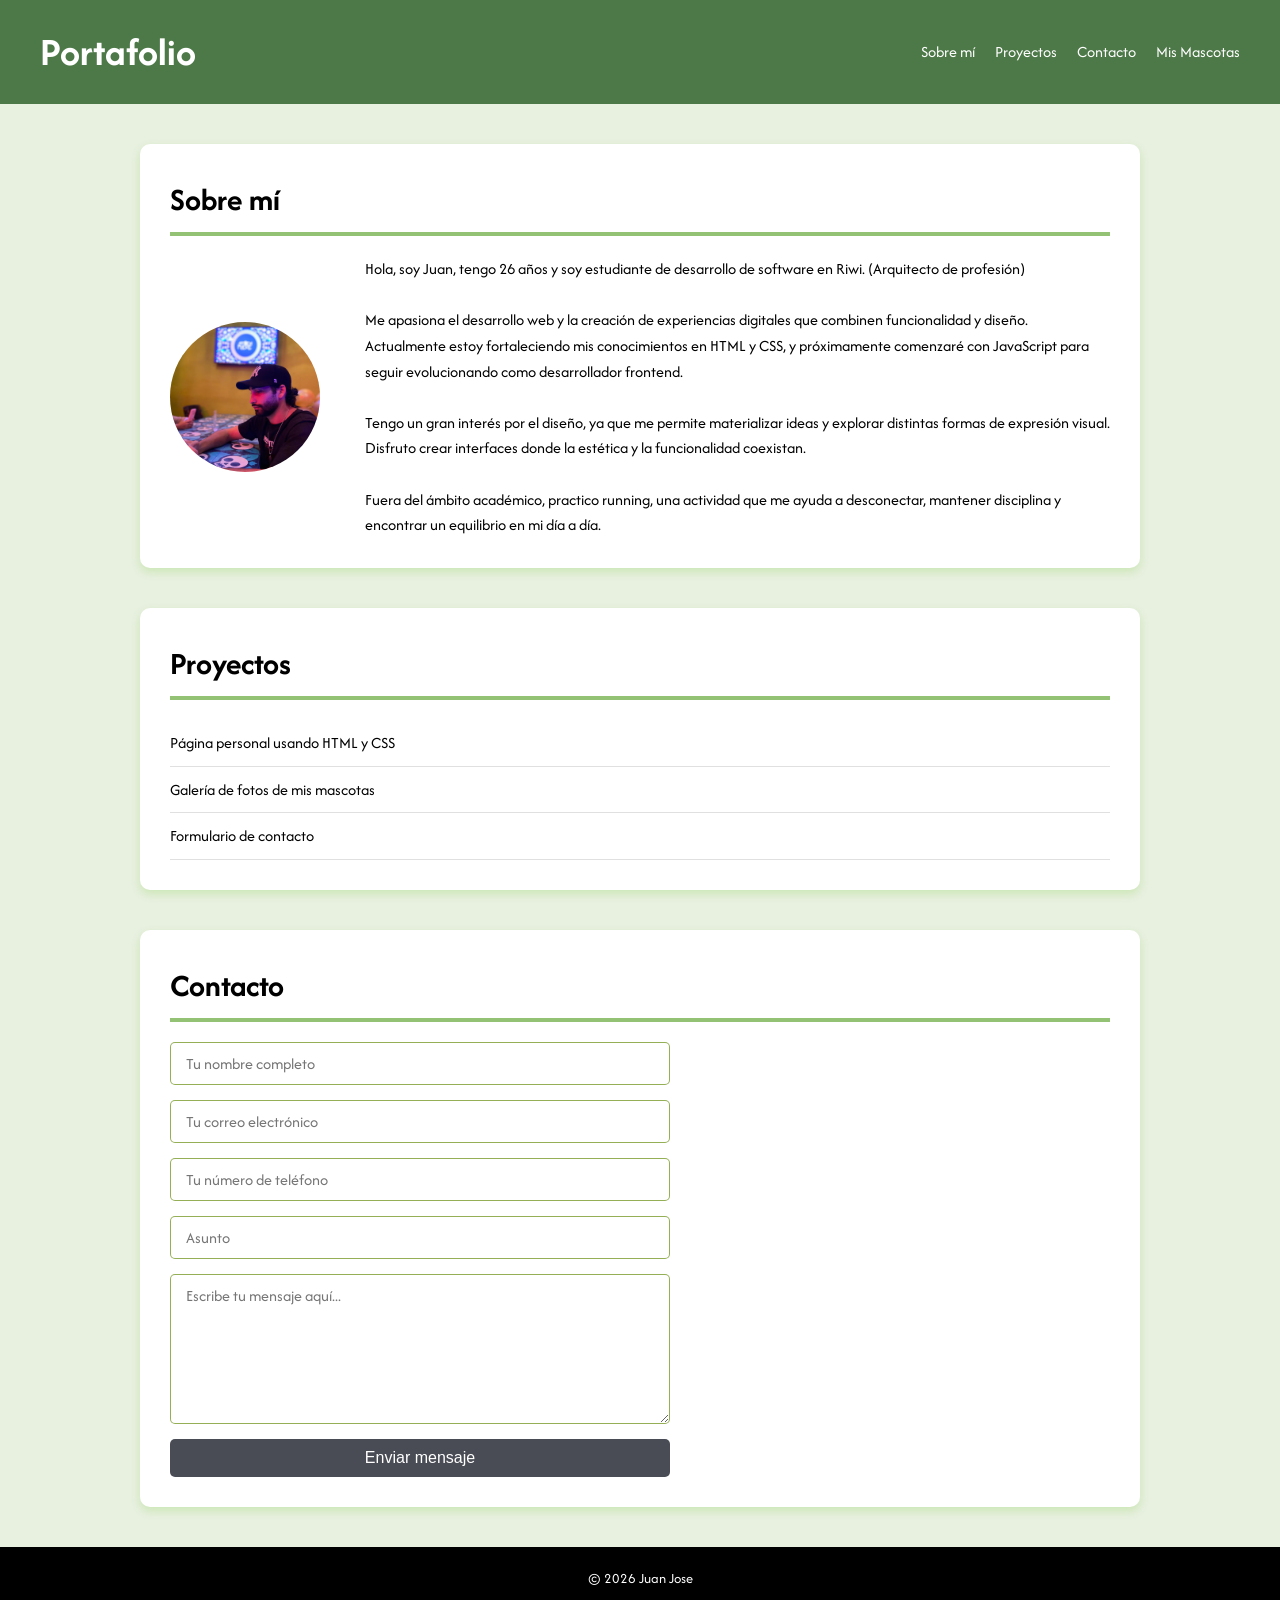
==== index.html @ aa981b99 "M2S1: Portafolio personal con página de mascotas" ====
<!DOCTYPE html>
<html lang="es">
<head>
  <meta charset="UTF-8">
  <meta name="viewport" content="width=device-width, initial-scale=1.0">
  <title>Mi Portafolio | JJBLL99</title>
  <link href="https://fonts.googleapis.com/css2?family=Afacad&display=swap" rel="stylesheet">
  <link rel="stylesheet" href="styles.css">
</head>

<body>

  <!--ENCABEZADO: nombre y menú de navegación-->
  <header class="encabezado">
    <h1 class="nombre-pagina">Portafolio</h1>
    <nav class="menu">
      <a href="#sobre-mi">Sobre mí</a>
      <a href="#proyectos">Proyectos</a>
      <a href="#contacto">Contacto</a>
      <a href="mascotas.html">Mis Mascotas</a>
    </nav>
  </header>

  <!--SECCIÓN: Sobre mí-->
  <section id="sobre-mi" class="seccion">
    <h2 class="titulo-seccion">Sobre mí</h2>

    <div class="sobre-mi-contenido">
      <img src="imagenes/JJ.jpeg" alt="Mi foto" class="foto-perfil">

    <p>Hola, soy Juan, tengo 26 años y soy estudiante de desarrollo de software en Riwi. (Arquitecto de profesión)<br><br>
      Me apasiona el desarrollo web y la creación de experiencias digitales que combinen funcionalidad y diseño. Actualmente estoy fortaleciendo mis conocimientos en HTML y CSS, y próximamente comenzaré con JavaScript para seguir evolucionando como desarrollador frontend.<br><br>
      Tengo un gran interés por el diseño, ya que me permite materializar ideas y explorar distintas formas de expresión visual. Disfruto crear interfaces donde la estética y la funcionalidad coexistan.<br><br>
      Fuera del ámbito académico, practico running, una actividad que me ayuda a desconectar, mantener disciplina y encontrar un equilibrio en mi día a día.</p>
    </div>
  </section>

  <!--SECCIÓN: Proyectos-->
  <section id="proyectos" class="seccion">
    <h2 class="titulo-seccion">Proyectos</h2>
    <ul class="lista-proyectos">
      <li><a href="#sobre-mi">Página personal usando HTML y CSS</a></li>
      <li><a href="mascotas.html">Galería de fotos de mis mascotas</a></li>
      <li><a href="#contacto">Formulario de contacto</a></li>
    </ul>
  </section>

  <!--SECCIÓN: Contacto-->
  <section id="contacto" class="seccion">
  <h2 class="titulo-seccion">Contacto</h2>

  <form class="formulario">
    <input type="text" placeholder="Tu nombre completo" class="campo">
    <input type="email" placeholder="Tu correo electrónico" class="campo">
    <input type="tel" placeholder="Tu número de teléfono" class="campo">
    <input type="text" placeholder="Asunto" class="campo">

    <!--Área de texto para el mensaje-->
    <textarea placeholder="Escribe tu mensaje aquí..." class="campo area-mensaje"></textarea>

    <button type="submit" class="boton">Enviar mensaje</button>

  </form>
</section>

  <!-- PIE DE PÁGINA -->
  <footer class="pie">
    <p>© 2026 Juan Jose</p>
  </footer>

</body>
</html>
---- styles.css ----
/* |||||||||||||||||||||||||||||||||||||||||||||||||||||||
   ESTILOS GENERALES
   Aplica a toda la página: fuente, colores base, márgenes
   ||||||||||||||||||||||||||||||||||||||||||||||||||||||| */

/* Reset básico: elimina márgenes y rellenos por defecto */
* {
  margin: 0;
  padding: 0;
  box-sizing: border-box;
}

body {
  font-family: 'Afacad', sans-serif;       /* Tipografía legible */
  background-color: #70a33f28;         /* Fondo crema suave */
  color: #000000;                    /* Color de texto oscuro */
  line-height: 1.6;                  /* Espaciado entre líneas */
}

/*|||||||||||||||||||||||||||||||||||||||||||
   ENCABEZADO (header)
   Contiene el nombre y el menú de navegación
   ||||||||||||||||||||||||||||||||||||||||||*/

.encabezado {
  background-color: #356630dc;         /* Fondo azul oscuro */
  color: rgb(255, 255, 255);
  padding: 20px 40px;
  display: flex;                     /* Flexbox: coloca elementos en fila */
  justify-content: space-between;   /* Nombre a la izquierda, menú a la derecha */
  align-items: center;               /* Centra verticalmente */
}

.nombre-pagina {
  font-size: 2.5rem;
  font-weight: bold;
}

/*|||||||||||||||||||||||||
   MENÚ DE NAVEGACIÓN (nav)
   ||||||||||||||||||||||||*/

.menu {
  display: flex;                     /* Coloca los enlaces en fila */
  gap: 20px;                         /* Espacio entre enlaces */
}

.menu a {
  color: #ffffff;                    /* Color amarillo dorado */
  text-decoration: none;             /* Quita el subrayado */
  font-size: 1rem;
}

/* Hover: cambia color al pasar el mouse */
.menu a:hover {
  color: rgb(255, 217, 0);
  text-decoration: underline;
}

/* |||||||||||||||||||||||||||||||||||||||||||||||||||||||
   SECCIONES (section)
   Cada bloque de contenido: sobre mí, proyectos, contacto
   ||||||||||||||||||||||||||||||||||||||||||||||||||||||| */

.sobre-mi-contenido {
  display: flex;        /* coloca la imagen y el texto en fila */
  align-items: center;  /* los centra verticalmente */
  gap: 45px;            /* espacio entre la imagen y el texto */
}

.foto-perfil {
  width: 150px;         /* ancho de la imagen */
  height: 150px;        /* alto de la imagen */
  object-fit: cover;    /* recorta sin deformar */
  border-radius: 50%;   /* la hace circular */
  flex-shrink: 0;       /* evita que la imagen se achique */
}

/* ANIMACIÓN: define el movimiento */
@keyframes flotar {
  0%   { transform: translateY(-70px); } /* posición original */
  50%  { transform: translateY(70px); } /* baja 10px */
  100% { transform: translateY(-70px); }  /* vuelve a la original */
}
/* ANIMACIÓN: aplica la animación a la foto| flotar: nombre de la animación definida en @keyframes
  3s: dura 3 segundos por ciclo completo | ease-in-out: el movimiento arranca suave, acelera y frena suave
  infinite: se repite para siempre */
.foto-perfil {
  animation: flotar 8s ease-in-out infinite;
}

.seccion {
  max-width: 1000px;                  /* Ancho máximo del contenido */
  margin: 40px auto;                 /* Centrado horizontal con margen arriba/abajo */
  padding: 30px;
  background-color: rgb(255, 255, 255);
  border-radius: 10px;                /* Bordes redondeados */
  box-shadow: 0 4px 10px #58c51033; /* Sombra suave */
}

.titulo-seccion {
  font-size: 2rem;
  color: #000000;
  margin-bottom: 20px;
  border-bottom: 4px solid #509b1e9c; /* Línea decorativa */
  padding-bottom: 7px;
}

/* |||||||||||||||||||||||
   LISTA DE PROYECTOS (ul)
   ||||||||||||||||||||||| */

.lista-proyectos {
  list-style: none;                  /* Quita los puntos de la lista */
  padding: 0;
}

.lista-proyectos li {
  padding: 10px 0;
  border-bottom: 1px solid #e0e0e0; /* Línea separadora entre proyectos */
}

.lista-proyectos a {
  color: #000000;
  text-decoration: none;
  font-size: 1rem;
}

.lista-proyectos a:hover {
  color:  rgb(255, 217, 0);        /* Color amarillo al hacer hover */
  text-decoration: underline;            
}

/*|||||||||||||||||||||||
   FORMULARIO DE CONTACTO
   |||||||||||||||||||||| */

.formulario {
  display: flex;                     /* Flexbox: organiza los campos */
  flex-direction: column;            /* En columna (uno debajo del otro) */
  gap: 15px;                         /* Espacio entre campos */
  max-width: 500px;
}

.campo {
  padding: 10px 15px;
  border: 1px solid #85a33ddc;
  border-radius: 5px;
  font-size: 1rem;
  font-family: inherit;              /* Usa la misma fuente del body */
}

.campo:focus {
  outline: none;
  border-color: #000000;            /* Borde oscuro al hacer clic */
}

.area-mensaje {
  height: 150px;        /* altura del cuadro de texto */
  resize: vertical;     /* permite que el usuario lo agrande arrastrando */
}

/* |||||||||||||||||||||||||||||||||||||||||||||||||||||||
   BOTÓN: Usado en el formulario y como enlace en mascotas
   ||||||||||||||||||||||||||||||||||||||||||||||||||||||| */

.boton {
  display: inline-block;
  background-color: #2d2f3bdc;
  color: rgb(255, 255, 255);
  padding: 10px 25px;
  border: none;
  border-radius: 5px;
  font-size: 1rem;
  cursor: pointer;
  text-decoration: none;            /* Para cuando se usa como enlace <a> */
}

.boton:hover {
  background-color: #356630dc;        /* Verde al hacer hover */
}

/* |||||||||||||||||||||||||||||||||||||||||||
   GALERÍA DE MASCOTAS (mascotas.html)
   Muestra las tarjetas en fila usando Flexbox
  |||||||||||||||||||||||||||||||||||||||||||| */

.galeria {
  display: flex;                     /* Coloca las tarjetas en fila */
  flex-wrap: wrap;                   /* Si no caben, bajan a la siguiente fila */
  gap: 25px;                         /* Espacio entre tarjetas */
  justify-content: center;          /* Centra las tarjetas */
}

/* ||||||||||||||||||||||||||||
   TARJETA DE MASCOTA (article)
   |||||||||||||||||||||||||||| */

.tarjeta {
  background-color: rgb(255, 255, 246);
  border-radius: 10px;
  box-shadow: 0 2px 8px #58c5103f;
  width: 260px;                      /* Ancho fijo de cada tarjeta */
  overflow: hidden;                  /* La imagen no se sale de la tarjeta */
  padding-bottom: 20px;
}

.imagen-mascota {
  width: 100%;                       /* La imagen ocupa todo el ancho de la tarjeta */
  height: 200px;
  object-fit: cover;                 /* Recorta la imagen sin deformarla */
  border-radius: 8px 8px 0 0;        /* Bordes redondeados solo arriba */
  box-shadow: 0 4px 10px #0000004f; /* Sombra en la imagen */
}

/* Hover: sombra más grande al pasar el mouse por la imagen */
.imagen-mascota:hover {
  box-shadow: 0 8px 20px #3e970a46;
}

.nombre-mascota {
  font-size: 1.2rem;
  color: #000000;
  margin: 15px 15px 8px;
}

.tarjeta p {
  font-size: 0.9rem;
  color: #000000;
  padding: 0 15px;
}

/*|||||||||||||||||||||||||||||||||
   CONTENEDOR DEL ENLACE DE REGRESO
   |||||||||||||||||||||||||||||||| */

.contenedor-enlace {
  text-align: center;
  margin: 20px 0 40px;
}

/* ||||||||||||||||||||||
   PIE DE PÁGINA (footer)
   |||||||||||||||||||||| */

.pie {
  background-color: #000000;
  color: #ffffff;
  text-align: center;
  padding: 20px;
  font-size: 0.9rem;
}
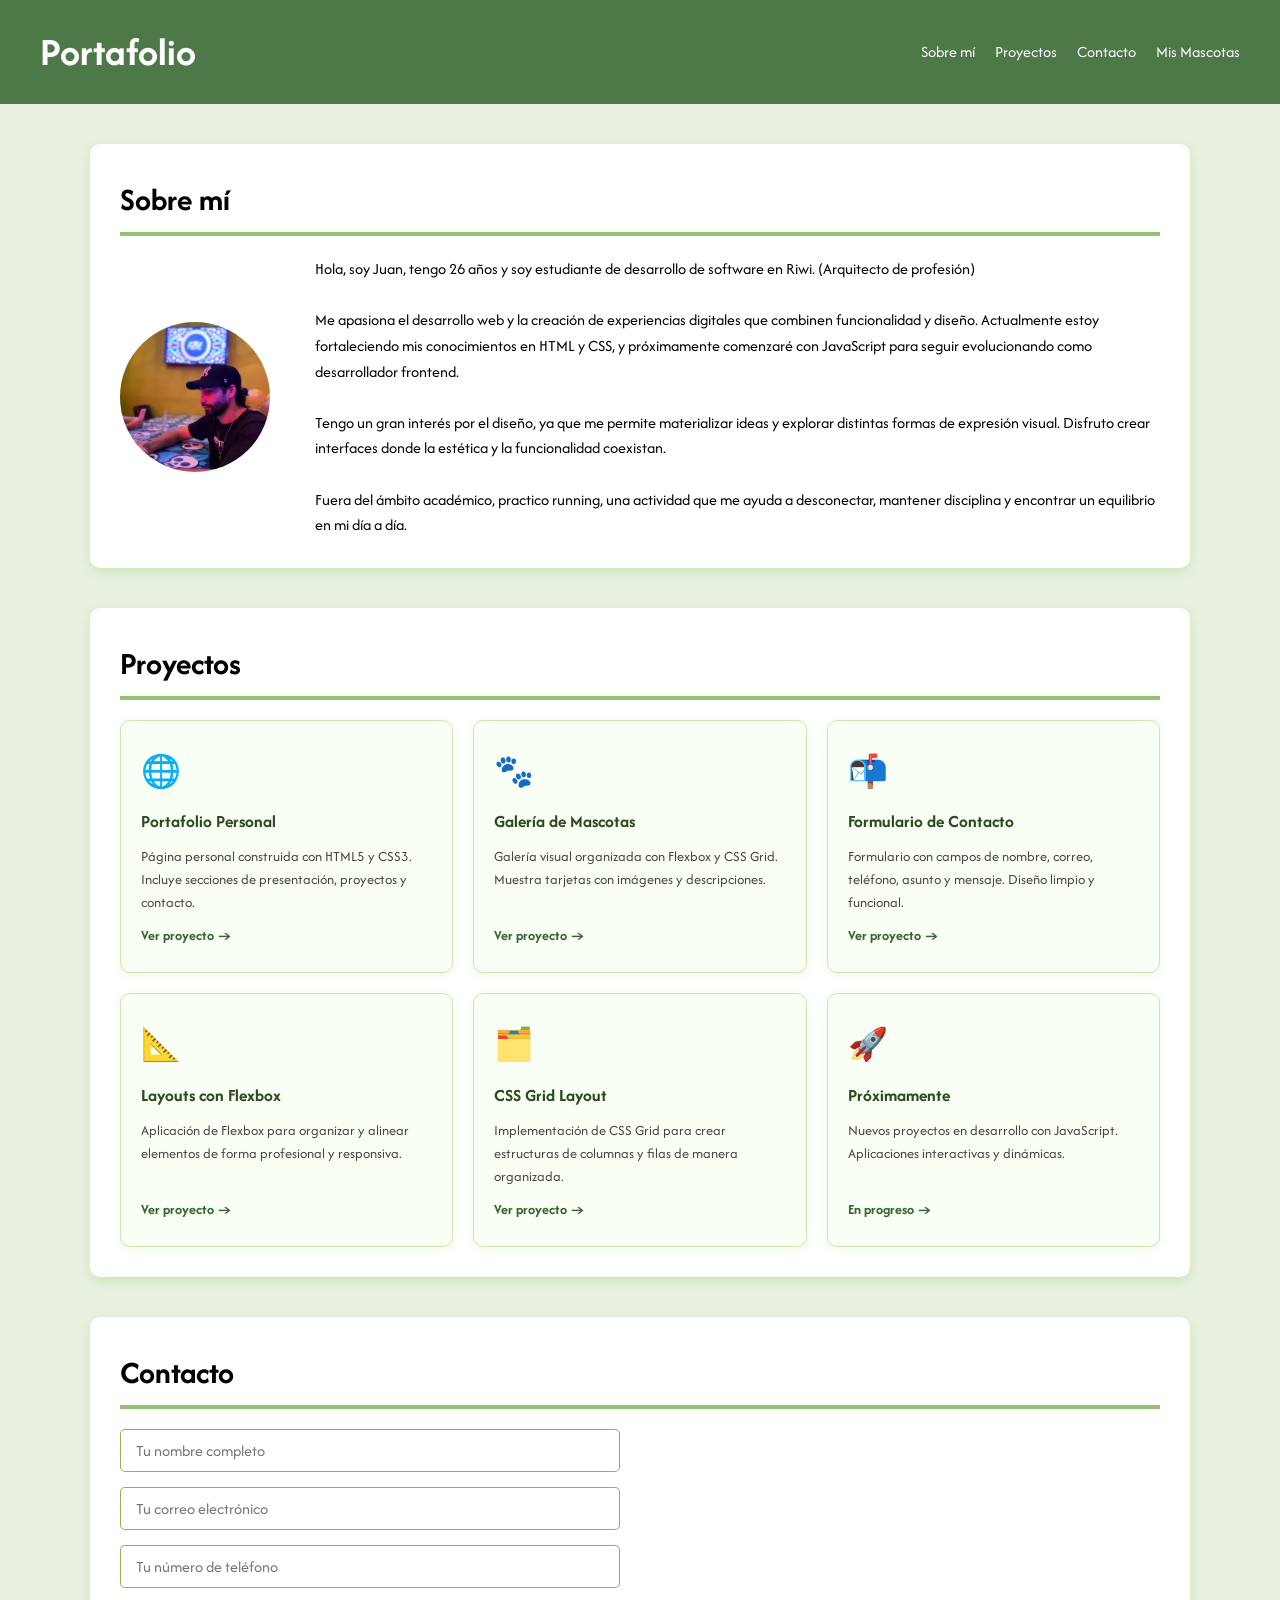
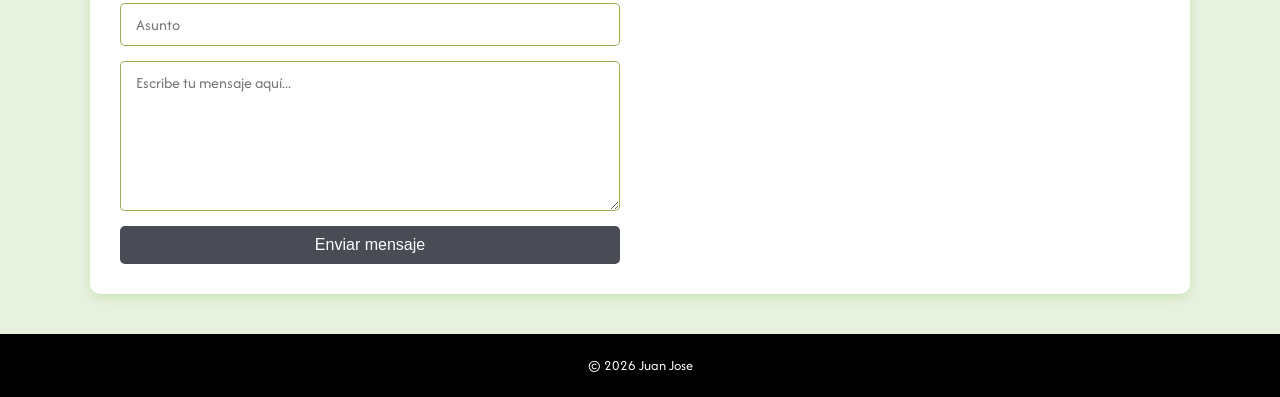
==== commit a3a7088b: "M2S2: CSS Flexbox y CSS Grid Layout - Galería de mascotas y Sección de proyectos" ====
--- a/index.html
+++ b/index.html
@@ -10,7 +10,10 @@
 
 <body>
 
-  <!--ENCABEZADO: nombre y menú de navegación-->
+  <!-- =============================================
+    ENCABEZADO: nombre y menú de navegación
+    Usa Flexbox para distribuir elementos
+  ============================================= -->
   <header class="encabezado">
     <h1 class="nombre-pagina">Portafolio</h1>
     <nav class="menu">
@@ -21,47 +24,103 @@
     </nav>
   </header>
 
-  <!--SECCIÓN: Sobre mí-->
+  <!-- =============================================
+    SECCIÓN: Sobre mí
+    Flexbox: imagen a la izquierda, texto a la derecha
+  ============================================= -->
   <section id="sobre-mi" class="seccion">
     <h2 class="titulo-seccion">Sobre mí</h2>
 
     <div class="sobre-mi-contenido">
+      <!-- Reemplaza con tu foto: src="imagenes/TU-FOTO.jpeg" -->
       <img src="imagenes/JJ.jpeg" alt="Mi foto" class="foto-perfil">
 
-    <p>Hola, soy Juan, tengo 26 años y soy estudiante de desarrollo de software en Riwi. (Arquitecto de profesión)<br><br>
-      Me apasiona el desarrollo web y la creación de experiencias digitales que combinen funcionalidad y diseño. Actualmente estoy fortaleciendo mis conocimientos en HTML y CSS, y próximamente comenzaré con JavaScript para seguir evolucionando como desarrollador frontend.<br><br>
-      Tengo un gran interés por el diseño, ya que me permite materializar ideas y explorar distintas formas de expresión visual. Disfruto crear interfaces donde la estética y la funcionalidad coexistan.<br><br>
-      Fuera del ámbito académico, practico running, una actividad que me ayuda a desconectar, mantener disciplina y encontrar un equilibrio en mi día a día.</p>
+      <p>Hola, soy Juan, tengo 26 años y soy estudiante de desarrollo de software en Riwi. (Arquitecto de profesión)<br><br>
+        Me apasiona el desarrollo web y la creación de experiencias digitales que combinen funcionalidad y diseño. Actualmente estoy fortaleciendo mis conocimientos en HTML y CSS, y próximamente comenzaré con JavaScript para seguir evolucionando como desarrollador frontend.<br><br>
+        Tengo un gran interés por el diseño, ya que me permite materializar ideas y explorar distintas formas de expresión visual. Disfruto crear interfaces donde la estética y la funcionalidad coexistan.<br><br>
+        Fuera del ámbito académico, practico running, una actividad que me ayuda a desconectar, mantener disciplina y encontrar un equilibrio en mi día a día.</p>
     </div>
   </section>
 
-  <!--SECCIÓN: Proyectos-->
+  <!-- =============================================
+    SECCIÓN: Proyectos
+    CSS Grid: tarjetas organizadas en columnas
+  ============================================= -->
   <section id="proyectos" class="seccion">
     <h2 class="titulo-seccion">Proyectos</h2>
-    <ul class="lista-proyectos">
-      <li><a href="#sobre-mi">Página personal usando HTML y CSS</a></li>
-      <li><a href="mascotas.html">Galería de fotos de mis mascotas</a></li>
-      <li><a href="#contacto">Formulario de contacto</a></li>
-    </ul>
+
+    <!-- Grid: organiza las tarjetas en columnas automáticamente -->
+    <div class="grid-proyectos">
+
+      <!-- TARJETA 1 -->
+      <div class="tarjeta-proyecto">
+        <div class="tarjeta-icono">🌐</div>
+        <h3 class="tarjeta-titulo">Portafolio Personal</h3>
+        <p class="tarjeta-descripcion">Página personal construida con HTML5 y CSS3. Incluye secciones de presentación, proyectos y contacto.</p>
+        <a href="#sobre-mi" class="tarjeta-enlace">Ver proyecto →</a>
+      </div>
+
+      <!-- TARJETA 2 -->
+      <div class="tarjeta-proyecto">
+        <div class="tarjeta-icono">🐾</div>
+        <h3 class="tarjeta-titulo">Galería de Mascotas</h3>
+        <p class="tarjeta-descripcion">Galería visual organizada con Flexbox y CSS Grid. Muestra tarjetas con imágenes y descripciones.</p>
+        <a href="mascotas.html" class="tarjeta-enlace">Ver proyecto →</a>
+      </div>
+
+      <!-- TARJETA 3 -->
+      <div class="tarjeta-proyecto">
+        <div class="tarjeta-icono">📬</div>
+        <h3 class="tarjeta-titulo">Formulario de Contacto</h3>
+        <p class="tarjeta-descripcion">Formulario con campos de nombre, correo, teléfono, asunto y mensaje. Diseño limpio y funcional.</p>
+        <a href="#contacto" class="tarjeta-enlace">Ver proyecto →</a>
+      </div>
+
+      <!-- TARJETA 4 -->
+      <div class="tarjeta-proyecto">
+        <div class="tarjeta-icono">📐</div>
+        <h3 class="tarjeta-titulo">Layouts con Flexbox</h3>
+        <p class="tarjeta-descripcion">Aplicación de Flexbox para organizar y alinear elementos de forma profesional y responsiva.</p>
+        <a href="#" class="tarjeta-enlace">Ver proyecto →</a>
+      </div>
+
+      <!-- TARJETA 5 -->
+      <div class="tarjeta-proyecto">
+        <div class="tarjeta-icono">🗂️</div>
+        <h3 class="tarjeta-titulo">CSS Grid Layout</h3>
+        <p class="tarjeta-descripcion">Implementación de CSS Grid para crear estructuras de columnas y filas de manera organizada.</p>
+        <a href="#" class="tarjeta-enlace">Ver proyecto →</a>
+      </div>
+
+      <!-- TARJETA 6 -->
+      <div class="tarjeta-proyecto">
+        <div class="tarjeta-icono">🚀</div>
+        <h3 class="tarjeta-titulo">Próximamente</h3>
+        <p class="tarjeta-descripcion">Nuevos proyectos en desarrollo con JavaScript. Aplicaciones interactivas y dinámicas.</p>
+        <a href="#" class="tarjeta-enlace">En progreso →</a>
+      </div>
+
+    </div>
   </section>
 
-  <!--SECCIÓN: Contacto-->
+  <!-- =============================================
+    SECCIÓN: Contacto
+  ============================================= -->
   <section id="contacto" class="seccion">
-  <h2 class="titulo-seccion">Contacto</h2>
+    <h2 class="titulo-seccion">Contacto</h2>
 
-  <form class="formulario">
-    <input type="text" placeholder="Tu nombre completo" class="campo">
-    <input type="email" placeholder="Tu correo electrónico" class="campo">
-    <input type="tel" placeholder="Tu número de teléfono" class="campo">
-    <input type="text" placeholder="Asunto" class="campo">
+    <form class="formulario">
+      <input type="text" placeholder="Tu nombre completo" class="campo">
+      <input type="email" placeholder="Tu correo electrónico" class="campo">
+      <input type="tel" placeholder="Tu número de teléfono" class="campo">
+      <input type="text" placeholder="Asunto" class="campo">
 
-    <!--Área de texto para el mensaje-->
-    <textarea placeholder="Escribe tu mensaje aquí..." class="campo area-mensaje"></textarea>
+      <!-- Área de texto para el mensaje -->
+      <textarea placeholder="Escribe tu mensaje aquí..." class="campo area-mensaje"></textarea>
 
-    <button type="submit" class="boton">Enviar mensaje</button>
-
-  </form>
-</section>
+      <button type="submit" class="boton">Enviar mensaje</button>
+    </form>
+  </section>
 
   <!-- PIE DE PÁGINA -->
   <footer class="pie">
--- a/styles.css
+++ b/styles.css
@@ -11,24 +11,28 @@
 }
 
 body {
-  font-family: 'Afacad', sans-serif;       /* Tipografía legible */
-  background-color: #70a33f28;         /* Fondo crema suave */
-  color: #000000;                    /* Color de texto oscuro */
-  line-height: 1.6;                  /* Espaciado entre líneas */
-}
-
-/*|||||||||||||||||||||||||||||||||||||||||||
+  font-family: 'Afacad', sans-serif;
+  background-color: #70a33f28;
+  color: #000000;
+  line-height: 1.6;
+}
+
+/* |||||||||||||||||||||||||||||||||||||||||||||||||||||||
    ENCABEZADO (header)
-   Contiene el nombre y el menú de navegación
-   ||||||||||||||||||||||||||||||||||||||||||*/
+   FLEXBOX: distribuye nombre y menú en la misma fila
+   justify-content: space-between → uno a cada extremo
+   align-items: center → centra verticalmente
+   ||||||||||||||||||||||||||||||||||||||||||||||||||||||| */
 
 .encabezado {
-  background-color: #356630dc;         /* Fondo azul oscuro */
+  background-color: #356630dc;
   color: rgb(255, 255, 255);
   padding: 20px 40px;
-  display: flex;                     /* Flexbox: coloca elementos en fila */
-  justify-content: space-between;   /* Nombre a la izquierda, menú a la derecha */
-  align-items: center;               /* Centra verticalmente */
+
+  display: flex;                   /* Activa Flexbox */
+  justify-content: space-between;  /* Distribuye los elementos horizontalmente:
+                                     Nombre izquierda, menú derecha */
+  align-items: center;             /* Centra verticalmente */
 }
 
 .nombre-pagina {
@@ -36,22 +40,22 @@
   font-weight: bold;
 }
 
-/*|||||||||||||||||||||||||
+/* |||||||||||||||||||||||||
    MENÚ DE NAVEGACIÓN (nav)
-   ||||||||||||||||||||||||*/
+   FLEXBOX: enlaces en fila con espacio entre ellos
+   ||||||||||||||||||||||||| */
 
 .menu {
-  display: flex;                     /* Coloca los enlaces en fila */
-  gap: 20px;                         /* Espacio entre enlaces */
+  display: flex;   /* Coloca los enlaces en fila */
+  gap: 20px;       /* Espacio uniforme entre enlaces */
 }
 
 .menu a {
-  color: #ffffff;                    /* Color amarillo dorado */
-  text-decoration: none;             /* Quita el subrayado */
+  color: #ffffff;
+  text-decoration: none;
   font-size: 1rem;
 }
 
-/* Hover: cambia color al pasar el mouse */
 .menu a:hover {
   color: rgb(255, 217, 0);
   text-decoration: underline;
@@ -62,83 +66,122 @@
    Cada bloque de contenido: sobre mí, proyectos, contacto
    ||||||||||||||||||||||||||||||||||||||||||||||||||||||| */
 
-.sobre-mi-contenido {
-  display: flex;        /* coloca la imagen y el texto en fila */
-  align-items: center;  /* los centra verticalmente */
-  gap: 45px;            /* espacio entre la imagen y el texto */
-}
-
-.foto-perfil {
-  width: 150px;         /* ancho de la imagen */
-  height: 150px;        /* alto de la imagen */
-  object-fit: cover;    /* recorta sin deformar */
-  border-radius: 50%;   /* la hace circular */
-  flex-shrink: 0;       /* evita que la imagen se achique */
-}
-
-/* ANIMACIÓN: define el movimiento */
-@keyframes flotar {
-  0%   { transform: translateY(-70px); } /* posición original */
-  50%  { transform: translateY(70px); } /* baja 10px */
-  100% { transform: translateY(-70px); }  /* vuelve a la original */
-}
-/* ANIMACIÓN: aplica la animación a la foto| flotar: nombre de la animación definida en @keyframes
-  3s: dura 3 segundos por ciclo completo | ease-in-out: el movimiento arranca suave, acelera y frena suave
-  infinite: se repite para siempre */
-.foto-perfil {
-  animation: flotar 8s ease-in-out infinite;
-}
-
 .seccion {
-  max-width: 1000px;                  /* Ancho máximo del contenido */
-  margin: 40px auto;                 /* Centrado horizontal con margen arriba/abajo */
+  max-width: 1100px;
+  margin: 40px auto;
   padding: 30px;
   background-color: rgb(255, 255, 255);
-  border-radius: 10px;                /* Bordes redondeados */
-  box-shadow: 0 4px 10px #58c51033; /* Sombra suave */
+  border-radius: 10px;
+  box-shadow: 0 4px 10px #58c51033;
 }
 
 .titulo-seccion {
   font-size: 2rem;
   color: #000000;
   margin-bottom: 20px;
-  border-bottom: 4px solid #509b1e9c; /* Línea decorativa */
+  border-bottom: 4px solid #509b1e9c;
   padding-bottom: 7px;
 }
 
-/* |||||||||||||||||||||||
-   LISTA DE PROYECTOS (ul)
-   ||||||||||||||||||||||| */
-
-.lista-proyectos {
-  list-style: none;                  /* Quita los puntos de la lista */
-  padding: 0;
-}
-
-.lista-proyectos li {
-  padding: 10px 0;
-  border-bottom: 1px solid #e0e0e0; /* Línea separadora entre proyectos */
-}
-
-.lista-proyectos a {
-  color: #000000;
+/* |||||||||||||||||||||||||||||||||||||||||||||||||||||||
+   SECCIÓN SOBRE MÍ
+   FLEXBOX: imagen a la izquierda, texto a la derecha
+   ||||||||||||||||||||||||||||||||||||||||||||||||||||||| */
+
+.sobre-mi-contenido {
+  display: flex;        /* Coloca imagen y texto en fila */
+  align-items: center;  /* Centra verticalmente */
+  gap: 45px;            /* Espacio entre imagen y texto */
+}
+
+.foto-perfil {
+  width: 150px;
+  height: 150px;
+  object-fit: cover;
+  border-radius: 50%;   /* Imagen circular */
+  flex-shrink: 0;       /* Evita que la imagen se achique */
+}
+
+/* ANIMACIÓN: la foto flota suavemente */
+@keyframes flotar {
+  0%   { transform: translateY(-65px); }
+  50%  { transform: translateY(65px); }
+  100% { transform: translateY(-65px); }
+}
+
+/* animation: flotar → nombre | 8s → duración | ease-in-out → suave | infinite → sin fin */
+.foto-perfil {
+  animation: flotar 8s ease-in-out infinite;
+}
+
+/* |||||||||||||||||||||||||||||||||||||||||||||||||||||||
+   SECCIÓN PROYECTOS
+   CSS GRID: organiza las tarjetas en columnas automáticas
+   grid-template-columns: repeat(3, 1fr) → 3 columnas iguales
+   gap → espacio entre tarjetas
+   ||||||||||||||||||||||||||||||||||||||||||||||||||||||| */
+
+.grid-proyectos {
+  display: grid;                          /* Activa CSS Grid */
+  grid-template-columns: repeat(3, 1fr);  /* 3 columnas de igual tamaño */
+  gap: 20px;                              /* Espacio entre tarjetas */
+}
+
+/* TARJETA de proyecto */
+.tarjeta-proyecto {
+  background-color: #f9fff5;
+  border: 1px solid #c8e6b0;
+  border-radius: 10px;
+  padding: 25px 20px;
+  box-shadow: 0 2px 8px #58c5101a;
+
+  /* FLEXBOX dentro de la tarjeta: apila elementos en columna */
+  display: flex;
+  flex-direction: column;  /* Icono, título, descripción, enlace en columna */
+  gap: 10px;
+}
+
+.tarjeta-proyecto:hover {
+  box-shadow: 0 6px 20px #58c51033;
+  transform: translateY(-3px);  /* Sube ligeramente al hacer hover */
+}
+
+.tarjeta-icono {
+  font-size: 2rem;
+}
+
+.tarjeta-titulo {
+  font-size: 1.1rem;
+  color: #2d4a1e;
+  font-weight: bold;
+}
+
+.tarjeta-descripcion {
+  font-size: 0.9rem;
+  color: #444;
+  flex-grow: 1; /* Hace que la descripción ocupe el espacio disponible */
+}
+
+.tarjeta-enlace {
+  color: #356630;
   text-decoration: none;
-  font-size: 1rem;
-}
-
-.lista-proyectos a:hover {
-  color:  rgb(255, 217, 0);        /* Color amarillo al hacer hover */
-  text-decoration: underline;            
-}
-
-/*|||||||||||||||||||||||
+  font-size: 0.9rem;
+  font-weight: bold;
+}
+
+.tarjeta-enlace:hover {
+  color: #f0c040;
+}
+
+/* |||||||||||||||||||||||||
    FORMULARIO DE CONTACTO
-   |||||||||||||||||||||| */
+   FLEXBOX: campos en columna
+   ||||||||||||||||||||||||| */
 
 .formulario {
-  display: flex;                     /* Flexbox: organiza los campos */
-  flex-direction: column;            /* En columna (uno debajo del otro) */
-  gap: 15px;                         /* Espacio entre campos */
+  display: flex;          /* Activa Flexbox */
+  flex-direction: column; /* Campos uno debajo del otro */
+  gap: 15px;
   max-width: 500px;
 }
 
@@ -147,21 +190,21 @@
   border: 1px solid #85a33ddc;
   border-radius: 5px;
   font-size: 1rem;
-  font-family: inherit;              /* Usa la misma fuente del body */
+  font-family: inherit;
 }
 
 .campo:focus {
   outline: none;
-  border-color: #000000;            /* Borde oscuro al hacer clic */
+  border-color: #000000;
 }
 
 .area-mensaje {
-  height: 150px;        /* altura del cuadro de texto */
-  resize: vertical;     /* permite que el usuario lo agrande arrastrando */
-}
-
-/* |||||||||||||||||||||||||||||||||||||||||||||||||||||||
-   BOTÓN: Usado en el formulario y como enlace en mascotas
+  height: 150px;
+  resize: vertical; /* El usuario puede agrandar el área arrastrando */
+}
+
+/* |||||||||||||||||||||||||||||||||||||||||||||||||||||||
+   BOTÓN
    ||||||||||||||||||||||||||||||||||||||||||||||||||||||| */
 
 .boton {
@@ -173,75 +216,81 @@
   border-radius: 5px;
   font-size: 1rem;
   cursor: pointer;
-  text-decoration: none;            /* Para cuando se usa como enlace <a> */
+  text-decoration: none;
 }
 
 .boton:hover {
-  background-color: #356630dc;        /* Verde al hacer hover */
-}
-
-/* |||||||||||||||||||||||||||||||||||||||||||
+  background-color: #356630dc;
+}
+
+/* |||||||||||||||||||||||||||||||||||||||||||||||||||||||
    GALERÍA DE MASCOTAS (mascotas.html)
-   Muestra las tarjetas en fila usando Flexbox
-  |||||||||||||||||||||||||||||||||||||||||||| */
-
-.galeria {
-  display: flex;                     /* Coloca las tarjetas en fila */
-  flex-wrap: wrap;                   /* Si no caben, bajan a la siguiente fila */
-  gap: 25px;                         /* Espacio entre tarjetas */
-  justify-content: center;          /* Centra las tarjetas */
-}
-
-/* ||||||||||||||||||||||||||||
-   TARJETA DE MASCOTA (article)
-   |||||||||||||||||||||||||||| */
-
-.tarjeta {
+   CSS GRID: mosaico con tarjetas de distintos tamaños
+   grid-template-columns: repeat(2, 1fr) → 2 columnas iguales
+   ||||||||||||||||||||||||||||||||||||||||||||||||||||||| */
+
+.galeria-grid {
+  display: grid;                          /* Activa CSS Grid */
+  grid-template-columns: repeat(2, 1fr);  /* 2 columnas iguales */
+  gap: 20px;                              /* Espacio entre tarjetas */
+}
+
+/* TARJETA de mascota */
+.tarjeta-mascota {
   background-color: rgb(255, 255, 246);
   border-radius: 10px;
   box-shadow: 0 2px 8px #58c5103f;
-  width: 260px;                      /* Ancho fijo de cada tarjeta */
-  overflow: hidden;                  /* La imagen no se sale de la tarjeta */
-  padding-bottom: 20px;
+  overflow: hidden; /* La imagen no se sale de la tarjeta */
+}
+
+/* tarjeta-grande: ocupa 2 columnas en el grid (efecto mosaico) */
+.tarjeta-grande {
+  grid-column: span 2;  /* Esta tarjeta ocupa el ancho de 2 columnas */
+  display: flex;        /* FLEXBOX: imagen a la izquierda, texto a la derecha */
+  flex-direction: row;
+}
+
+/* En tarjeta grande, la imagen ocupa la mitad */
+.tarjeta-grande .imagen-mascota {
+  width: 50%;
+  height: 100%;
+  border-radius: 10px 0 0 10px; /* Bordes redondeados solo a la izquierda */
 }
 
 .imagen-mascota {
-  width: 100%;                       /* La imagen ocupa todo el ancho de la tarjeta */
-  height: 200px;
-  object-fit: cover;                 /* Recorta la imagen sin deformarla */
-  border-radius: 8px 8px 0 0;        /* Bordes redondeados solo arriba */
-  box-shadow: 0 4px 10px #0000004f; /* Sombra en la imagen */
-}
-
-/* Hover: sombra más grande al pasar el mouse por la imagen */
+  width: 100%;
+  height: 220px;
+  object-fit: cover; /* Recorta la imagen sin deformarla */
+}
+
+/* Hover: sombra verde al pasar el mouse */
 .imagen-mascota:hover {
   box-shadow: 0 8px 20px #3e970a46;
+}
+
+/* Contenedor del texto dentro de la tarjeta */
+.tarjeta-info {
+  padding: 15px;
 }
 
 .nombre-mascota {
   font-size: 1.2rem;
   color: #000000;
-  margin: 15px 15px 8px;
-}
-
-.tarjeta p {
-  font-size: 0.9rem;
-  color: #000000;
-  padding: 0 15px;
-}
-
-/*|||||||||||||||||||||||||||||||||
+  margin-bottom: 8px;
+}
+
+/* ||||||||||||||||||||||||||||||||||
    CONTENEDOR DEL ENLACE DE REGRESO
-   |||||||||||||||||||||||||||||||| */
+   |||||||||||||||||||||||||||||||||| */
 
 .contenedor-enlace {
   text-align: center;
   margin: 20px 0 40px;
 }
 
-/* ||||||||||||||||||||||
-   PIE DE PÁGINA (footer)
-   |||||||||||||||||||||| */
+/* ||||||||||||||||||||
+   PIE DE PÁGINA
+   |||||||||||||||||||| */
 
 .pie {
   background-color: #000000;
@@ -250,4 +299,3 @@
   padding: 20px;
   font-size: 0.9rem;
 }
-
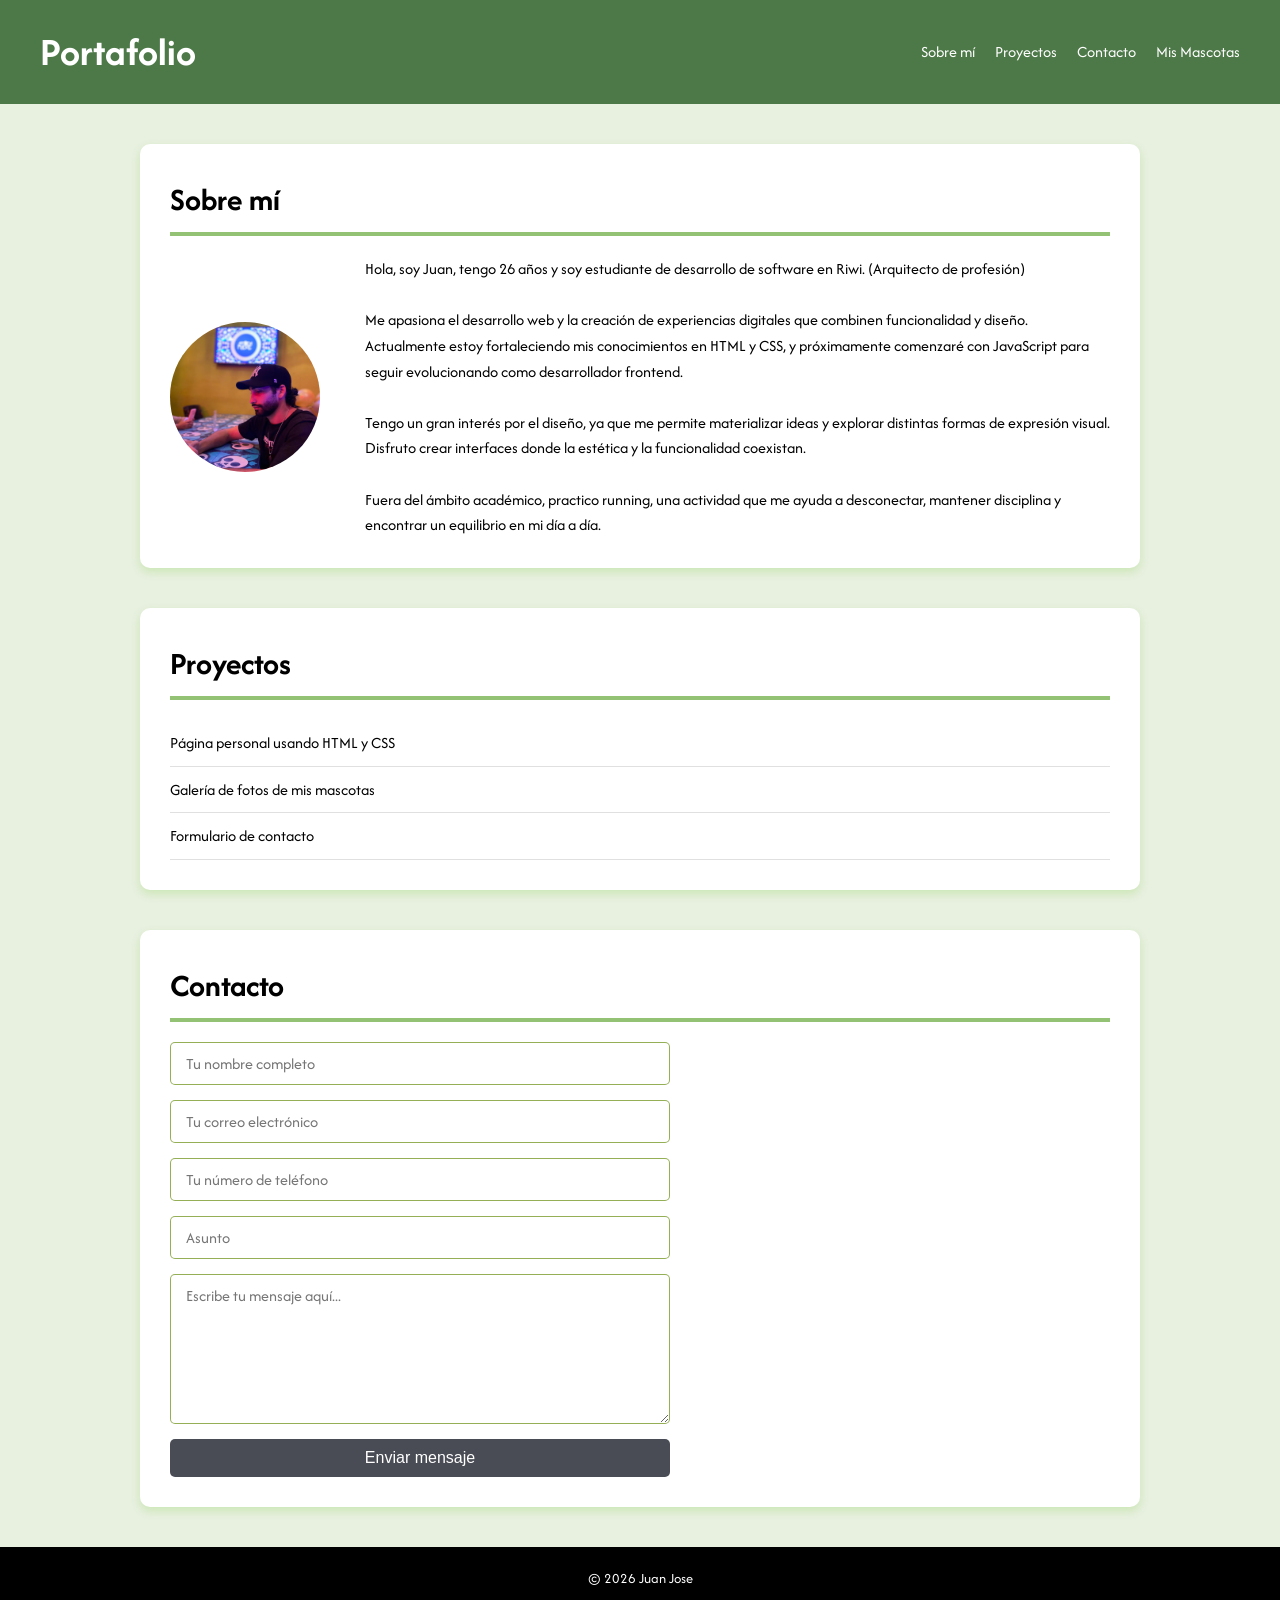
==== commit a6a71535: "M2S1: Portafolio personal con página de mascotas" ====
--- a/index.html
+++ b/index.html
@@ -10,10 +10,7 @@
 
 <body>
 
-  <!-- =============================================
-    ENCABEZADO: nombre y menú de navegación
-    Usa Flexbox para distribuir elementos
-  ============================================= -->
+  <!--ENCABEZADO: nombre y menú de navegación-->
   <header class="encabezado">
     <h1 class="nombre-pagina">Portafolio</h1>
     <nav class="menu">
@@ -24,103 +21,47 @@
     </nav>
   </header>
 
-  <!-- =============================================
-    SECCIÓN: Sobre mí
-    Flexbox: imagen a la izquierda, texto a la derecha
-  ============================================= -->
+  <!--SECCIÓN: Sobre mí-->
   <section id="sobre-mi" class="seccion">
     <h2 class="titulo-seccion">Sobre mí</h2>
 
     <div class="sobre-mi-contenido">
-      <!-- Reemplaza con tu foto: src="imagenes/TU-FOTO.jpeg" -->
       <img src="imagenes/JJ.jpeg" alt="Mi foto" class="foto-perfil">
 
-      <p>Hola, soy Juan, tengo 26 años y soy estudiante de desarrollo de software en Riwi. (Arquitecto de profesión)<br><br>
-        Me apasiona el desarrollo web y la creación de experiencias digitales que combinen funcionalidad y diseño. Actualmente estoy fortaleciendo mis conocimientos en HTML y CSS, y próximamente comenzaré con JavaScript para seguir evolucionando como desarrollador frontend.<br><br>
-        Tengo un gran interés por el diseño, ya que me permite materializar ideas y explorar distintas formas de expresión visual. Disfruto crear interfaces donde la estética y la funcionalidad coexistan.<br><br>
-        Fuera del ámbito académico, practico running, una actividad que me ayuda a desconectar, mantener disciplina y encontrar un equilibrio en mi día a día.</p>
+    <p>Hola, soy Juan, tengo 26 años y soy estudiante de desarrollo de software en Riwi. (Arquitecto de profesión)<br><br>
+      Me apasiona el desarrollo web y la creación de experiencias digitales que combinen funcionalidad y diseño. Actualmente estoy fortaleciendo mis conocimientos en HTML y CSS, y próximamente comenzaré con JavaScript para seguir evolucionando como desarrollador frontend.<br><br>
+      Tengo un gran interés por el diseño, ya que me permite materializar ideas y explorar distintas formas de expresión visual. Disfruto crear interfaces donde la estética y la funcionalidad coexistan.<br><br>
+      Fuera del ámbito académico, practico running, una actividad que me ayuda a desconectar, mantener disciplina y encontrar un equilibrio en mi día a día.</p>
     </div>
   </section>
 
-  <!-- =============================================
-    SECCIÓN: Proyectos
-    CSS Grid: tarjetas organizadas en columnas
-  ============================================= -->
+  <!--SECCIÓN: Proyectos-->
   <section id="proyectos" class="seccion">
     <h2 class="titulo-seccion">Proyectos</h2>
-
-    <!-- Grid: organiza las tarjetas en columnas automáticamente -->
-    <div class="grid-proyectos">
-
-      <!-- TARJETA 1 -->
-      <div class="tarjeta-proyecto">
-        <div class="tarjeta-icono">🌐</div>
-        <h3 class="tarjeta-titulo">Portafolio Personal</h3>
-        <p class="tarjeta-descripcion">Página personal construida con HTML5 y CSS3. Incluye secciones de presentación, proyectos y contacto.</p>
-        <a href="#sobre-mi" class="tarjeta-enlace">Ver proyecto →</a>
-      </div>
-
-      <!-- TARJETA 2 -->
-      <div class="tarjeta-proyecto">
-        <div class="tarjeta-icono">🐾</div>
-        <h3 class="tarjeta-titulo">Galería de Mascotas</h3>
-        <p class="tarjeta-descripcion">Galería visual organizada con Flexbox y CSS Grid. Muestra tarjetas con imágenes y descripciones.</p>
-        <a href="mascotas.html" class="tarjeta-enlace">Ver proyecto →</a>
-      </div>
-
-      <!-- TARJETA 3 -->
-      <div class="tarjeta-proyecto">
-        <div class="tarjeta-icono">📬</div>
-        <h3 class="tarjeta-titulo">Formulario de Contacto</h3>
-        <p class="tarjeta-descripcion">Formulario con campos de nombre, correo, teléfono, asunto y mensaje. Diseño limpio y funcional.</p>
-        <a href="#contacto" class="tarjeta-enlace">Ver proyecto →</a>
-      </div>
-
-      <!-- TARJETA 4 -->
-      <div class="tarjeta-proyecto">
-        <div class="tarjeta-icono">📐</div>
-        <h3 class="tarjeta-titulo">Layouts con Flexbox</h3>
-        <p class="tarjeta-descripcion">Aplicación de Flexbox para organizar y alinear elementos de forma profesional y responsiva.</p>
-        <a href="#" class="tarjeta-enlace">Ver proyecto →</a>
-      </div>
-
-      <!-- TARJETA 5 -->
-      <div class="tarjeta-proyecto">
-        <div class="tarjeta-icono">🗂️</div>
-        <h3 class="tarjeta-titulo">CSS Grid Layout</h3>
-        <p class="tarjeta-descripcion">Implementación de CSS Grid para crear estructuras de columnas y filas de manera organizada.</p>
-        <a href="#" class="tarjeta-enlace">Ver proyecto →</a>
-      </div>
-
-      <!-- TARJETA 6 -->
-      <div class="tarjeta-proyecto">
-        <div class="tarjeta-icono">🚀</div>
-        <h3 class="tarjeta-titulo">Próximamente</h3>
-        <p class="tarjeta-descripcion">Nuevos proyectos en desarrollo con JavaScript. Aplicaciones interactivas y dinámicas.</p>
-        <a href="#" class="tarjeta-enlace">En progreso →</a>
-      </div>
-
-    </div>
+    <ul class="lista-proyectos">
+      <li><a href="#sobre-mi">Página personal usando HTML y CSS</a></li>
+      <li><a href="mascotas.html">Galería de fotos de mis mascotas</a></li>
+      <li><a href="#contacto">Formulario de contacto</a></li>
+    </ul>
   </section>
 
-  <!-- =============================================
-    SECCIÓN: Contacto
-  ============================================= -->
+  <!--SECCIÓN: Contacto-->
   <section id="contacto" class="seccion">
-    <h2 class="titulo-seccion">Contacto</h2>
+  <h2 class="titulo-seccion">Contacto</h2>
 
-    <form class="formulario">
-      <input type="text" placeholder="Tu nombre completo" class="campo">
-      <input type="email" placeholder="Tu correo electrónico" class="campo">
-      <input type="tel" placeholder="Tu número de teléfono" class="campo">
-      <input type="text" placeholder="Asunto" class="campo">
+  <form class="formulario">
+    <input type="text" placeholder="Tu nombre completo" class="campo">
+    <input type="email" placeholder="Tu correo electrónico" class="campo">
+    <input type="tel" placeholder="Tu número de teléfono" class="campo">
+    <input type="text" placeholder="Asunto" class="campo">
 
-      <!-- Área de texto para el mensaje -->
-      <textarea placeholder="Escribe tu mensaje aquí..." class="campo area-mensaje"></textarea>
+    <!--Área de texto para el mensaje-->
+    <textarea placeholder="Escribe tu mensaje aquí..." class="campo area-mensaje"></textarea>
 
-      <button type="submit" class="boton">Enviar mensaje</button>
-    </form>
-  </section>
+    <button type="submit" class="boton">Enviar mensaje</button>
+
+  </form>
+</section>
 
   <!-- PIE DE PÁGINA -->
   <footer class="pie">
--- a/styles.css
+++ b/styles.css
@@ -11,28 +11,24 @@
 }
 
 body {
-  font-family: 'Afacad', sans-serif;
-  background-color: #70a33f28;
-  color: #000000;
-  line-height: 1.6;
-}
-
-/* |||||||||||||||||||||||||||||||||||||||||||||||||||||||
+  font-family: 'Afacad', sans-serif;       /* Tipografía legible */
+  background-color: #70a33f28;         /* Fondo crema suave */
+  color: #000000;                    /* Color de texto oscuro */
+  line-height: 1.6;                  /* Espaciado entre líneas */
+}
+
+/*|||||||||||||||||||||||||||||||||||||||||||
    ENCABEZADO (header)
-   FLEXBOX: distribuye nombre y menú en la misma fila
-   justify-content: space-between → uno a cada extremo
-   align-items: center → centra verticalmente
-   ||||||||||||||||||||||||||||||||||||||||||||||||||||||| */
+   Contiene el nombre y el menú de navegación
+   ||||||||||||||||||||||||||||||||||||||||||*/
 
 .encabezado {
-  background-color: #356630dc;
+  background-color: #356630dc;         /* Fondo azul oscuro */
   color: rgb(255, 255, 255);
   padding: 20px 40px;
-
-  display: flex;                   /* Activa Flexbox */
-  justify-content: space-between;  /* Distribuye los elementos horizontalmente:
-                                     Nombre izquierda, menú derecha */
-  align-items: center;             /* Centra verticalmente */
+  display: flex;                     /* Flexbox: coloca elementos en fila */
+  justify-content: space-between;   /* Nombre a la izquierda, menú a la derecha */
+  align-items: center;               /* Centra verticalmente */
 }
 
 .nombre-pagina {
@@ -40,22 +36,22 @@
   font-weight: bold;
 }
 
-/* |||||||||||||||||||||||||
+/*|||||||||||||||||||||||||
    MENÚ DE NAVEGACIÓN (nav)
-   FLEXBOX: enlaces en fila con espacio entre ellos
-   ||||||||||||||||||||||||| */
+   ||||||||||||||||||||||||*/
 
 .menu {
-  display: flex;   /* Coloca los enlaces en fila */
-  gap: 20px;       /* Espacio uniforme entre enlaces */
+  display: flex;                     /* Coloca los enlaces en fila */
+  gap: 20px;                         /* Espacio entre enlaces */
 }
 
 .menu a {
-  color: #ffffff;
-  text-decoration: none;
-  font-size: 1rem;
-}
-
+  color: #ffffff;                    /* Color amarillo dorado */
+  text-decoration: none;             /* Quita el subrayado */
+  font-size: 1rem;
+}
+
+/* Hover: cambia color al pasar el mouse */
 .menu a:hover {
   color: rgb(255, 217, 0);
   text-decoration: underline;
@@ -66,122 +62,83 @@
    Cada bloque de contenido: sobre mí, proyectos, contacto
    ||||||||||||||||||||||||||||||||||||||||||||||||||||||| */
 
+.sobre-mi-contenido {
+  display: flex;        /* coloca la imagen y el texto en fila */
+  align-items: center;  /* los centra verticalmente */
+  gap: 45px;            /* espacio entre la imagen y el texto */
+}
+
+.foto-perfil {
+  width: 150px;         /* ancho de la imagen */
+  height: 150px;        /* alto de la imagen */
+  object-fit: cover;    /* recorta sin deformar */
+  border-radius: 50%;   /* la hace circular */
+  flex-shrink: 0;       /* evita que la imagen se achique */
+}
+
+/* ANIMACIÓN: define el movimiento */
+@keyframes flotar {
+  0%   { transform: translateY(-70px); } /* posición original */
+  50%  { transform: translateY(70px); } /* baja 10px */
+  100% { transform: translateY(-70px); }  /* vuelve a la original */
+}
+/* ANIMACIÓN: aplica la animación a la foto| flotar: nombre de la animación definida en @keyframes
+  3s: dura 3 segundos por ciclo completo | ease-in-out: el movimiento arranca suave, acelera y frena suave
+  infinite: se repite para siempre */
+.foto-perfil {
+  animation: flotar 8s ease-in-out infinite;
+}
+
 .seccion {
-  max-width: 1100px;
-  margin: 40px auto;
+  max-width: 1000px;                  /* Ancho máximo del contenido */
+  margin: 40px auto;                 /* Centrado horizontal con margen arriba/abajo */
   padding: 30px;
   background-color: rgb(255, 255, 255);
-  border-radius: 10px;
-  box-shadow: 0 4px 10px #58c51033;
+  border-radius: 10px;                /* Bordes redondeados */
+  box-shadow: 0 4px 10px #58c51033; /* Sombra suave */
 }
 
 .titulo-seccion {
   font-size: 2rem;
   color: #000000;
   margin-bottom: 20px;
-  border-bottom: 4px solid #509b1e9c;
+  border-bottom: 4px solid #509b1e9c; /* Línea decorativa */
   padding-bottom: 7px;
 }
 
-/* |||||||||||||||||||||||||||||||||||||||||||||||||||||||
-   SECCIÓN SOBRE MÍ
-   FLEXBOX: imagen a la izquierda, texto a la derecha
-   ||||||||||||||||||||||||||||||||||||||||||||||||||||||| */
-
-.sobre-mi-contenido {
-  display: flex;        /* Coloca imagen y texto en fila */
-  align-items: center;  /* Centra verticalmente */
-  gap: 45px;            /* Espacio entre imagen y texto */
-}
-
-.foto-perfil {
-  width: 150px;
-  height: 150px;
-  object-fit: cover;
-  border-radius: 50%;   /* Imagen circular */
-  flex-shrink: 0;       /* Evita que la imagen se achique */
-}
-
-/* ANIMACIÓN: la foto flota suavemente */
-@keyframes flotar {
-  0%   { transform: translateY(-65px); }
-  50%  { transform: translateY(65px); }
-  100% { transform: translateY(-65px); }
-}
-
-/* animation: flotar → nombre | 8s → duración | ease-in-out → suave | infinite → sin fin */
-.foto-perfil {
-  animation: flotar 8s ease-in-out infinite;
-}
-
-/* |||||||||||||||||||||||||||||||||||||||||||||||||||||||
-   SECCIÓN PROYECTOS
-   CSS GRID: organiza las tarjetas en columnas automáticas
-   grid-template-columns: repeat(3, 1fr) → 3 columnas iguales
-   gap → espacio entre tarjetas
-   ||||||||||||||||||||||||||||||||||||||||||||||||||||||| */
-
-.grid-proyectos {
-  display: grid;                          /* Activa CSS Grid */
-  grid-template-columns: repeat(3, 1fr);  /* 3 columnas de igual tamaño */
-  gap: 20px;                              /* Espacio entre tarjetas */
-}
-
-/* TARJETA de proyecto */
-.tarjeta-proyecto {
-  background-color: #f9fff5;
-  border: 1px solid #c8e6b0;
-  border-radius: 10px;
-  padding: 25px 20px;
-  box-shadow: 0 2px 8px #58c5101a;
-
-  /* FLEXBOX dentro de la tarjeta: apila elementos en columna */
-  display: flex;
-  flex-direction: column;  /* Icono, título, descripción, enlace en columna */
-  gap: 10px;
-}
-
-.tarjeta-proyecto:hover {
-  box-shadow: 0 6px 20px #58c51033;
-  transform: translateY(-3px);  /* Sube ligeramente al hacer hover */
-}
-
-.tarjeta-icono {
-  font-size: 2rem;
-}
-
-.tarjeta-titulo {
-  font-size: 1.1rem;
-  color: #2d4a1e;
-  font-weight: bold;
-}
-
-.tarjeta-descripcion {
-  font-size: 0.9rem;
-  color: #444;
-  flex-grow: 1; /* Hace que la descripción ocupe el espacio disponible */
-}
-
-.tarjeta-enlace {
-  color: #356630;
+/* |||||||||||||||||||||||
+   LISTA DE PROYECTOS (ul)
+   ||||||||||||||||||||||| */
+
+.lista-proyectos {
+  list-style: none;                  /* Quita los puntos de la lista */
+  padding: 0;
+}
+
+.lista-proyectos li {
+  padding: 10px 0;
+  border-bottom: 1px solid #e0e0e0; /* Línea separadora entre proyectos */
+}
+
+.lista-proyectos a {
+  color: #000000;
   text-decoration: none;
-  font-size: 0.9rem;
-  font-weight: bold;
-}
-
-.tarjeta-enlace:hover {
-  color: #f0c040;
-}
-
-/* |||||||||||||||||||||||||
+  font-size: 1rem;
+}
+
+.lista-proyectos a:hover {
+  color:  rgb(255, 217, 0);        /* Color amarillo al hacer hover */
+  text-decoration: underline;            
+}
+
+/*|||||||||||||||||||||||
    FORMULARIO DE CONTACTO
-   FLEXBOX: campos en columna
-   ||||||||||||||||||||||||| */
+   |||||||||||||||||||||| */
 
 .formulario {
-  display: flex;          /* Activa Flexbox */
-  flex-direction: column; /* Campos uno debajo del otro */
-  gap: 15px;
+  display: flex;                     /* Flexbox: organiza los campos */
+  flex-direction: column;            /* En columna (uno debajo del otro) */
+  gap: 15px;                         /* Espacio entre campos */
   max-width: 500px;
 }
 
@@ -190,21 +147,21 @@
   border: 1px solid #85a33ddc;
   border-radius: 5px;
   font-size: 1rem;
-  font-family: inherit;
+  font-family: inherit;              /* Usa la misma fuente del body */
 }
 
 .campo:focus {
   outline: none;
-  border-color: #000000;
+  border-color: #000000;            /* Borde oscuro al hacer clic */
 }
 
 .area-mensaje {
-  height: 150px;
-  resize: vertical; /* El usuario puede agrandar el área arrastrando */
+  height: 150px;        /* altura del cuadro de texto */
+  resize: vertical;     /* permite que el usuario lo agrande arrastrando */
 }
 
 /* |||||||||||||||||||||||||||||||||||||||||||||||||||||||
-   BOTÓN
+   BOTÓN: Usado en el formulario y como enlace en mascotas
    ||||||||||||||||||||||||||||||||||||||||||||||||||||||| */
 
 .boton {
@@ -216,81 +173,75 @@
   border-radius: 5px;
   font-size: 1rem;
   cursor: pointer;
-  text-decoration: none;
+  text-decoration: none;            /* Para cuando se usa como enlace <a> */
 }
 
 .boton:hover {
-  background-color: #356630dc;
-}
-
-/* |||||||||||||||||||||||||||||||||||||||||||||||||||||||
+  background-color: #356630dc;        /* Verde al hacer hover */
+}
+
+/* |||||||||||||||||||||||||||||||||||||||||||
    GALERÍA DE MASCOTAS (mascotas.html)
-   CSS GRID: mosaico con tarjetas de distintos tamaños
-   grid-template-columns: repeat(2, 1fr) → 2 columnas iguales
-   ||||||||||||||||||||||||||||||||||||||||||||||||||||||| */
-
-.galeria-grid {
-  display: grid;                          /* Activa CSS Grid */
-  grid-template-columns: repeat(2, 1fr);  /* 2 columnas iguales */
-  gap: 20px;                              /* Espacio entre tarjetas */
-}
-
-/* TARJETA de mascota */
-.tarjeta-mascota {
+   Muestra las tarjetas en fila usando Flexbox
+  |||||||||||||||||||||||||||||||||||||||||||| */
+
+.galeria {
+  display: flex;                     /* Coloca las tarjetas en fila */
+  flex-wrap: wrap;                   /* Si no caben, bajan a la siguiente fila */
+  gap: 25px;                         /* Espacio entre tarjetas */
+  justify-content: center;          /* Centra las tarjetas */
+}
+
+/* ||||||||||||||||||||||||||||
+   TARJETA DE MASCOTA (article)
+   |||||||||||||||||||||||||||| */
+
+.tarjeta {
   background-color: rgb(255, 255, 246);
   border-radius: 10px;
   box-shadow: 0 2px 8px #58c5103f;
-  overflow: hidden; /* La imagen no se sale de la tarjeta */
-}
-
-/* tarjeta-grande: ocupa 2 columnas en el grid (efecto mosaico) */
-.tarjeta-grande {
-  grid-column: span 2;  /* Esta tarjeta ocupa el ancho de 2 columnas */
-  display: flex;        /* FLEXBOX: imagen a la izquierda, texto a la derecha */
-  flex-direction: row;
-}
-
-/* En tarjeta grande, la imagen ocupa la mitad */
-.tarjeta-grande .imagen-mascota {
-  width: 50%;
-  height: 100%;
-  border-radius: 10px 0 0 10px; /* Bordes redondeados solo a la izquierda */
+  width: 260px;                      /* Ancho fijo de cada tarjeta */
+  overflow: hidden;                  /* La imagen no se sale de la tarjeta */
+  padding-bottom: 20px;
 }
 
 .imagen-mascota {
-  width: 100%;
-  height: 220px;
-  object-fit: cover; /* Recorta la imagen sin deformarla */
-}
-
-/* Hover: sombra verde al pasar el mouse */
+  width: 100%;                       /* La imagen ocupa todo el ancho de la tarjeta */
+  height: 200px;
+  object-fit: cover;                 /* Recorta la imagen sin deformarla */
+  border-radius: 8px 8px 0 0;        /* Bordes redondeados solo arriba */
+  box-shadow: 0 4px 10px #0000004f; /* Sombra en la imagen */
+}
+
+/* Hover: sombra más grande al pasar el mouse por la imagen */
 .imagen-mascota:hover {
   box-shadow: 0 8px 20px #3e970a46;
 }
 
-/* Contenedor del texto dentro de la tarjeta */
-.tarjeta-info {
-  padding: 15px;
-}
-
 .nombre-mascota {
   font-size: 1.2rem;
   color: #000000;
-  margin-bottom: 8px;
-}
-
-/* ||||||||||||||||||||||||||||||||||
+  margin: 15px 15px 8px;
+}
+
+.tarjeta p {
+  font-size: 0.9rem;
+  color: #000000;
+  padding: 0 15px;
+}
+
+/*|||||||||||||||||||||||||||||||||
    CONTENEDOR DEL ENLACE DE REGRESO
-   |||||||||||||||||||||||||||||||||| */
+   |||||||||||||||||||||||||||||||| */
 
 .contenedor-enlace {
   text-align: center;
   margin: 20px 0 40px;
 }
 
-/* ||||||||||||||||||||
-   PIE DE PÁGINA
-   |||||||||||||||||||| */
+/* ||||||||||||||||||||||
+   PIE DE PÁGINA (footer)
+   |||||||||||||||||||||| */
 
 .pie {
   background-color: #000000;
@@ -299,3 +250,4 @@
   padding: 20px;
   font-size: 0.9rem;
 }
+
